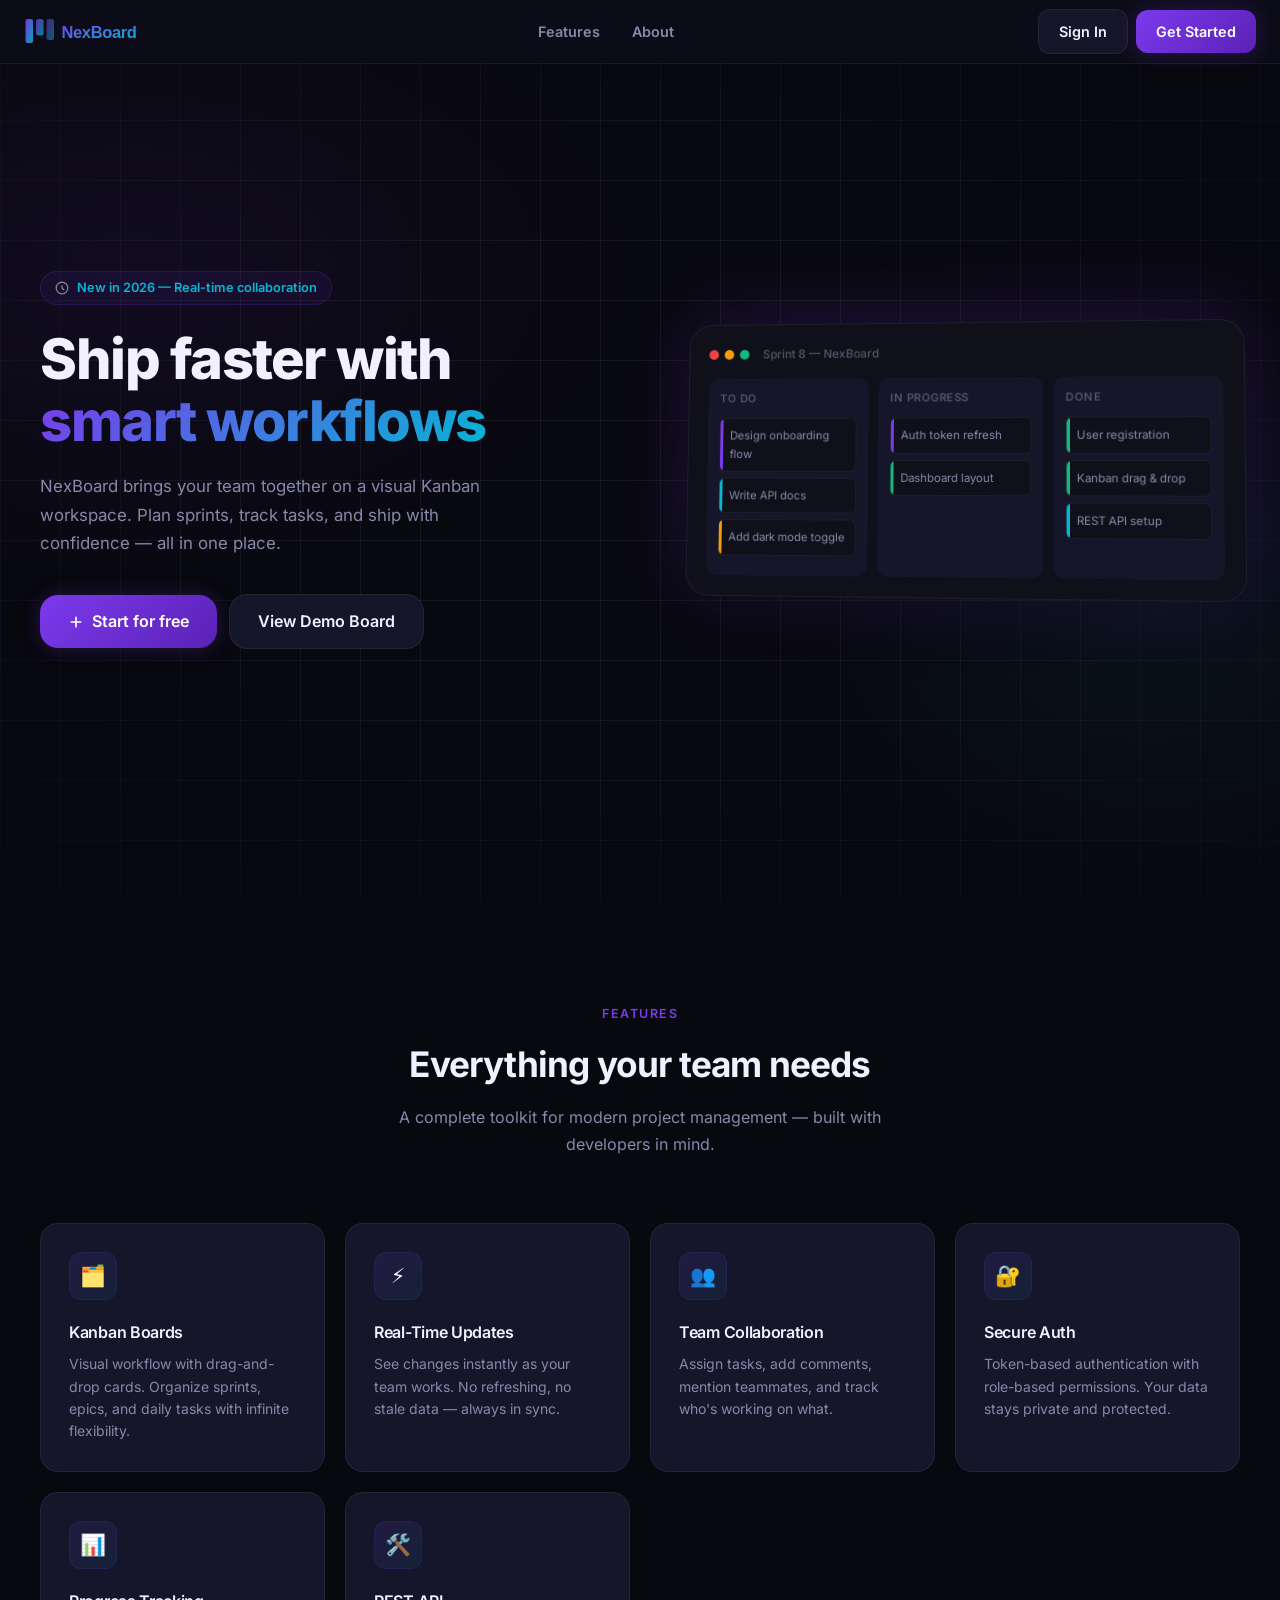
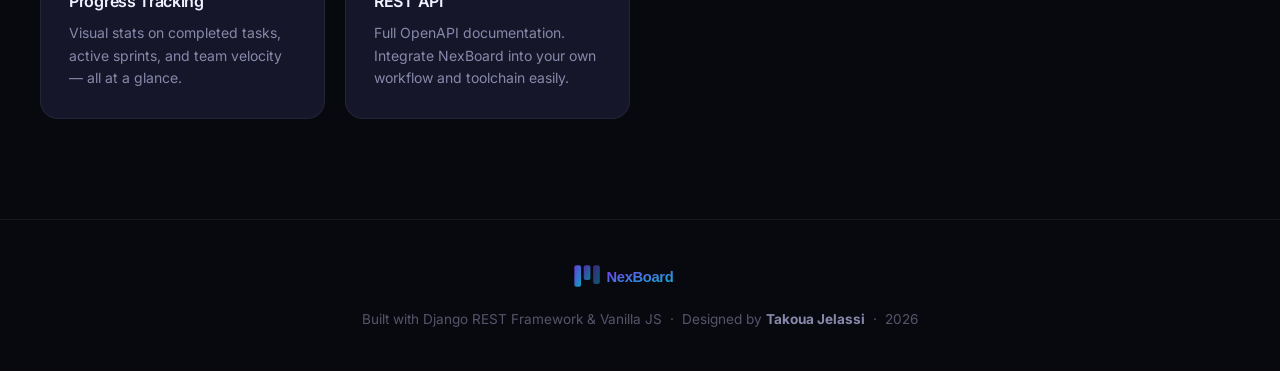
==== index.html @ c1d7734c "Initial frontend setup for Nexboard" ====
<!DOCTYPE html>
<html lang="en">
<head>
  <meta charset="UTF-8" />
  <meta name="viewport" content="width=device-width, initial-scale=1.0" />
  <title>NexBoard — Modern Project Management</title>
  <meta name="description" content="NexBoard helps teams organize work, track progress, and ship faster with a clean Kanban-style workflow." />
  <link rel="icon" href="assets/img/favicon.svg" type="image/svg+xml" />
  <link rel="stylesheet" href="assets/css/style.css" />
  <script>
    const token = localStorage.getItem('nexboard_token');
    if (token && token !== 'guest') window.location.replace('pages/dashboard.html');
  </script>
</head>
<body>

  <!-- ── Navigation ───────────────────────────────────────────── -->
  <nav class="navbar">
    <div class="navbar-inner">
      <a href="index.html" class="nav-logo">
        <img src="assets/img/logo.svg" alt="NexBoard" />
      </a>
      <div class="nav-links">
        <a href="#features" class="btn btn-ghost">Features</a>
        <a href="#about" class="btn btn-ghost">About</a>
      </div>
      <div class="nav-actions">
        <a href="pages/login.html" class="btn btn-secondary">Sign In</a>
        <a href="pages/register.html" class="btn btn-primary">Get Started</a>
      </div>
    </div>
  </nav>

  <!-- ── Hero ─────────────────────────────────────────────────── -->
  <section class="hero">
    <div class="hero-bg"></div>
    <div class="hero-grid"></div>
    <div class="hero-inner">
      <div class="hero-content">
        <div class="hero-eyebrow">
          <img src="assets/icons/clock.svg" width="14" height="14" class="icon-muted" alt="" />
          New in 2026 — Real-time collaboration
        </div>
        <h1 class="hero-title">
          Ship faster with<br />
          <span class="gradient-text">smart workflows</span>
        </h1>
        <p class="hero-desc">
          NexBoard brings your team together on a visual Kanban workspace. Plan sprints, track tasks, and ship with confidence — all in one place.
        </p>
        <div class="hero-actions">
          <a href="pages/register.html" class="btn btn-primary btn-lg">
            <img src="assets/icons/plus.svg" width="18" height="18" class="btn-icon" alt="" />
            Start for free
          </a>
          <a href="pages/dashboard.html" class="btn btn-secondary btn-lg">
            View Demo Board
          </a>
        </div>
      </div>

      <div class="hero-visual">
        <div class="hero-board">
          <div class="hero-board-header">
            <div class="hero-board-dot" style="background:#ef4444"></div>
            <div class="hero-board-dot" style="background:#f59e0b"></div>
            <div class="hero-board-dot" style="background:#10b981"></div>
            <span style="font-size:0.75rem;color:var(--text-muted);margin-left:8px;font-weight:500;">Sprint 8 — NexBoard</span>
          </div>
          <div class="hero-board-cols">
            <div class="hero-col">
              <div class="hero-col-title">To Do</div>
              <div class="hero-task-mini task-mini-purple">Design onboarding flow</div>
              <div class="hero-task-mini task-mini-cyan">Write API docs</div>
              <div class="hero-task-mini task-mini-amber">Add dark mode toggle</div>
            </div>
            <div class="hero-col">
              <div class="hero-col-title">In Progress</div>
              <div class="hero-task-mini task-mini-purple">Auth token refresh</div>
              <div class="hero-task-mini task-mini-green">Dashboard layout</div>
            </div>
            <div class="hero-col">
              <div class="hero-col-title">Done</div>
              <div class="hero-task-mini task-mini-green">User registration</div>
              <div class="hero-task-mini task-mini-green">Kanban drag & drop</div>
              <div class="hero-task-mini task-mini-cyan">REST API setup</div>
            </div>
          </div>
        </div>
      </div>
    </div>
  </section>

  <!-- ── Features ─────────────────────────────────────────────── -->
  <section class="features-section" id="features">
    <div class="section-header">
      <span class="section-eyebrow">Features</span>
      <h2>Everything your team needs</h2>
      <p style="margin-top:12px;max-width:520px;margin-inline:auto;">A complete toolkit for modern project management — built with developers in mind.</p>
    </div>
    <div class="features-grid">
      <div class="feature-card">
        <div class="feature-icon">🗂️</div>
        <h3 class="feature-title">Kanban Boards</h3>
        <p class="feature-desc">Visual workflow with drag-and-drop cards. Organize sprints, epics, and daily tasks with infinite flexibility.</p>
      </div>
      <div class="feature-card">
        <div class="feature-icon">⚡</div>
        <h3 class="feature-title">Real-Time Updates</h3>
        <p class="feature-desc">See changes instantly as your team works. No refreshing, no stale data — always in sync.</p>
      </div>
      <div class="feature-card">
        <div class="feature-icon">👥</div>
        <h3 class="feature-title">Team Collaboration</h3>
        <p class="feature-desc">Assign tasks, add comments, mention teammates, and track who's working on what.</p>
      </div>
      <div class="feature-card">
        <div class="feature-icon">🔐</div>
        <h3 class="feature-title">Secure Auth</h3>
        <p class="feature-desc">Token-based authentication with role-based permissions. Your data stays private and protected.</p>
      </div>
      <div class="feature-card">
        <div class="feature-icon">📊</div>
        <h3 class="feature-title">Progress Tracking</h3>
        <p class="feature-desc">Visual stats on completed tasks, active sprints, and team velocity — all at a glance.</p>
      </div>
      <div class="feature-card">
        <div class="feature-icon">🛠️</div>
        <h3 class="feature-title">REST API</h3>
        <p class="feature-desc">Full OpenAPI documentation. Integrate NexBoard into your own workflow and toolchain easily.</p>
      </div>
    </div>
  </section>

  <!-- ── Footer ───────────────────────────────────────────────── -->
  <footer style="border-top:1px solid var(--border);padding:40px;text-align:center;" id="about">
    <img src="assets/img/logo.svg" alt="NexBoard" style="height:32px;margin:0 auto 16px;" />
    <p style="font-size:0.85rem;color:var(--text-muted);">
      Built with Django REST Framework & Vanilla JS &nbsp;·&nbsp;
      Designed by <strong style="color:var(--text-secondary);">Takoua Jelassi</strong> &nbsp;·&nbsp; 2026
    </p>
  </footer>

  <script src="assets/js/config.js"></script>
  <script src="assets/js/auth.js"></script>
  <script src="assets/js/main.js"></script>
</body>
</html>
---- assets/css/style.css ----
/* ===========================
   NexBoard — style.css
   Entry Point — imports all partials
   =========================== */

@import url('base.css');        /* Fonts · Variables · Reset · Typography  */
@import url('components.css');  /* Buttons · Forms · Cards · Modal · Toast */
@import url('layout.css');      /* Navbar · Sidebar · Main Layout           */
@import url('board.css');       /* Kanban · Task Cards · Stats              */
@import url('pages.css');       /* Auth · Hero · Features · Boards Grid     */
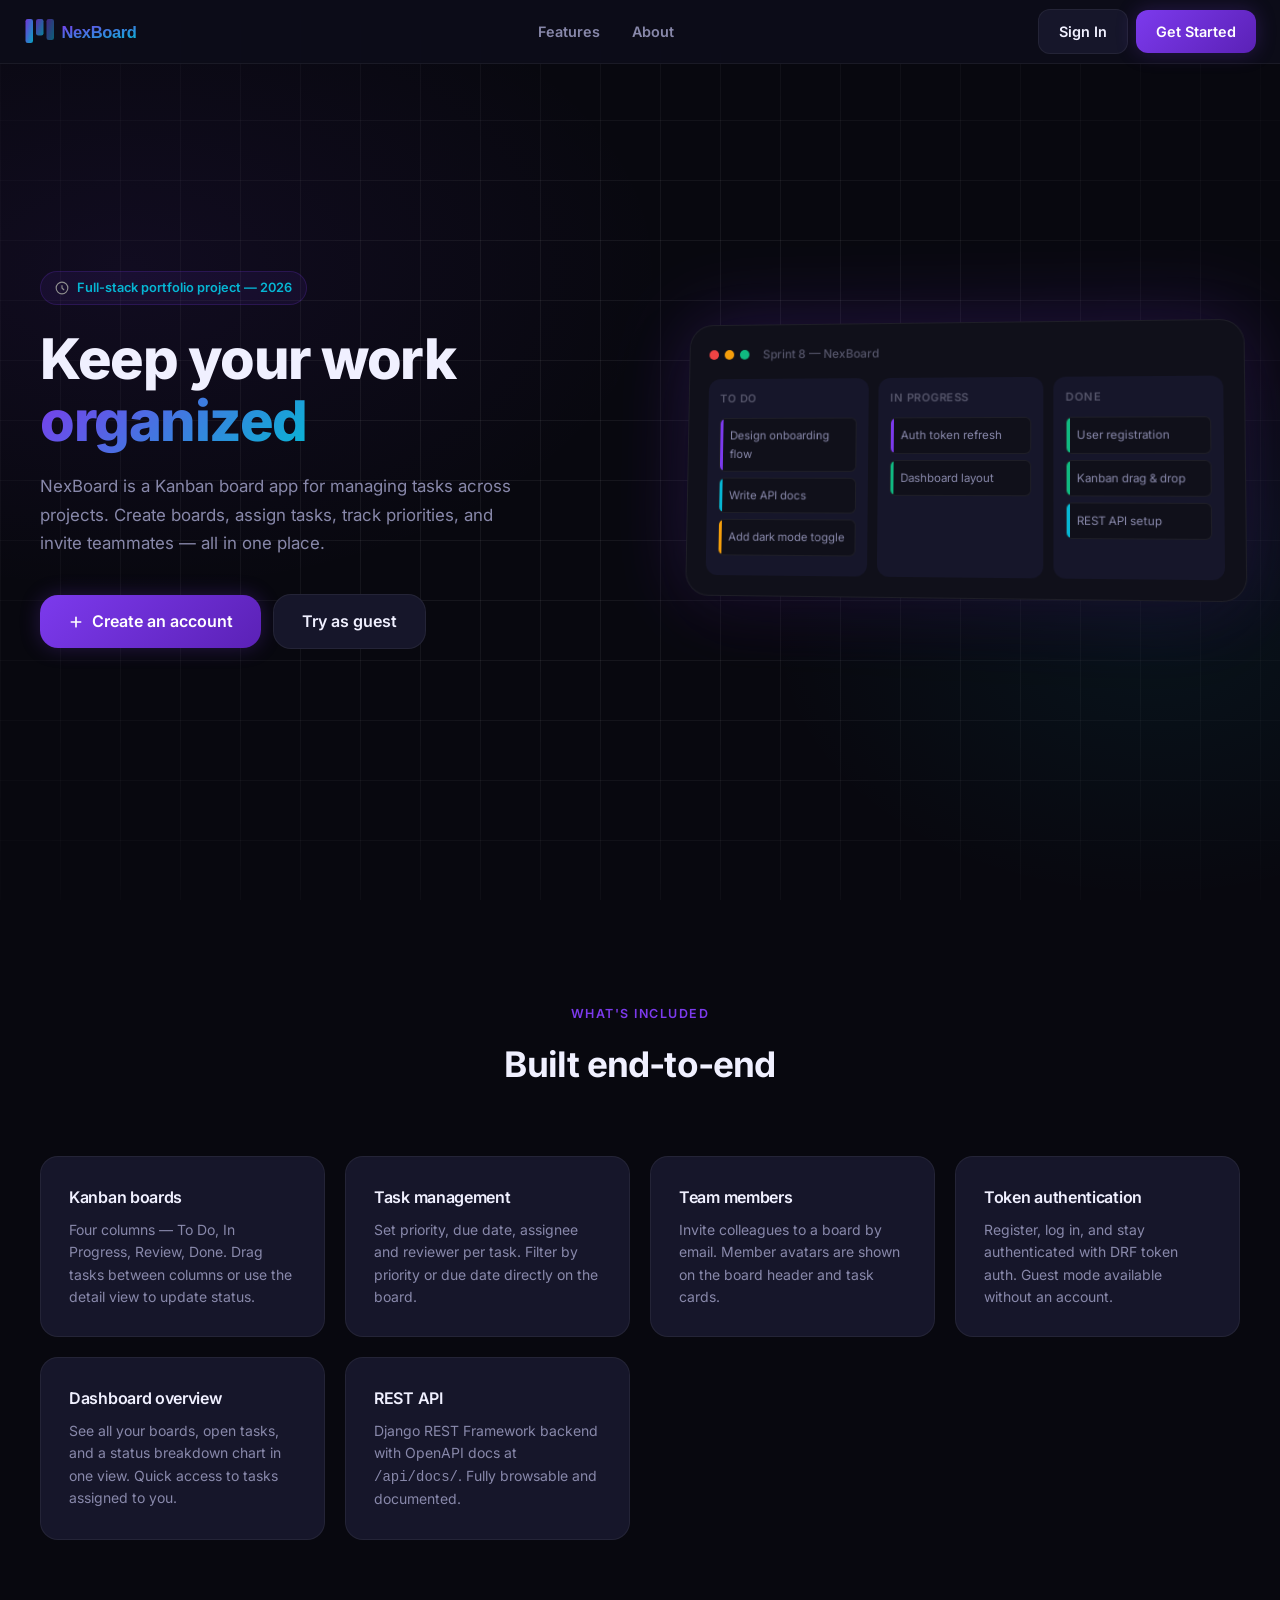
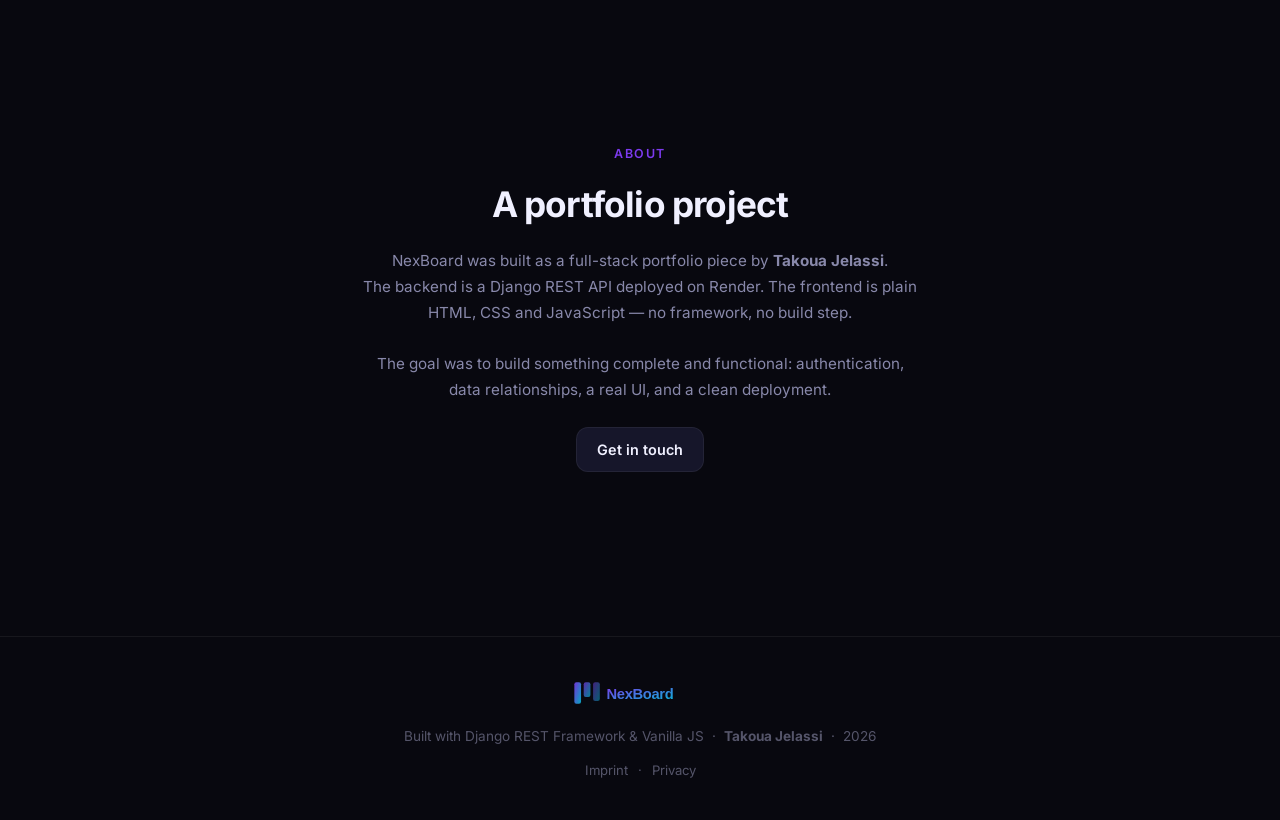
==== commit 608ac1fb: "refactor: rewrite landing page — honest content, separate about section, clean footer" ====
--- a/index.html
+++ b/index.html
@@ -3,8 +3,8 @@
 <head>
   <meta charset="UTF-8" />
   <meta name="viewport" content="width=device-width, initial-scale=1.0" />
-  <title>NexBoard — Modern Project Management</title>
-  <meta name="description" content="NexBoard helps teams organize work, track progress, and ship faster with a clean Kanban-style workflow." />
+  <title>NexBoard — Kanban Project Management</title>
+  <meta name="description" content="NexBoard is a full-stack Kanban board app built with Django REST Framework and Vanilla JS." />
   <link rel="icon" href="assets/img/favicon.svg" type="image/svg+xml" />
   <link rel="stylesheet" href="assets/css/style.css" />
   <script>
@@ -39,22 +39,22 @@
       <div class="hero-content">
         <div class="hero-eyebrow">
           <img src="assets/icons/clock.svg" width="14" height="14" class="icon-muted" alt="" />
-          New in 2026 — Real-time collaboration
+          Full-stack portfolio project — 2026
         </div>
         <h1 class="hero-title">
-          Ship faster with<br />
-          <span class="gradient-text">smart workflows</span>
+          Keep your work<br />
+          <span class="gradient-text">organized</span>
         </h1>
         <p class="hero-desc">
-          NexBoard brings your team together on a visual Kanban workspace. Plan sprints, track tasks, and ship with confidence — all in one place.
+          NexBoard is a Kanban board app for managing tasks across projects. Create boards, assign tasks, track priorities, and invite teammates — all in one place.
         </p>
         <div class="hero-actions">
           <a href="pages/register.html" class="btn btn-primary btn-lg">
             <img src="assets/icons/plus.svg" width="18" height="18" class="btn-icon" alt="" />
-            Start for free
+            Create an account
           </a>
           <a href="pages/dashboard.html" class="btn btn-secondary btn-lg">
-            View Demo Board
+            Try as guest
           </a>
         </div>
       </div>
@@ -94,51 +94,63 @@
   <!-- ── Features ─────────────────────────────────────────────── -->
   <section class="features-section" id="features">
     <div class="section-header">
-      <span class="section-eyebrow">Features</span>
-      <h2>Everything your team needs</h2>
-      <p style="margin-top:12px;max-width:520px;margin-inline:auto;">A complete toolkit for modern project management — built with developers in mind.</p>
+      <span class="section-eyebrow">What's included</span>
+      <h2>Built end-to-end</h2>
     </div>
     <div class="features-grid">
       <div class="feature-card">
-        <div class="feature-icon">🗂️</div>
-        <h3 class="feature-title">Kanban Boards</h3>
-        <p class="feature-desc">Visual workflow with drag-and-drop cards. Organize sprints, epics, and daily tasks with infinite flexibility.</p>
+        <h3 class="feature-title">Kanban boards</h3>
+        <p class="feature-desc">Four columns — To Do, In Progress, Review, Done. Drag tasks between columns or use the detail view to update status.</p>
       </div>
       <div class="feature-card">
-        <div class="feature-icon">⚡</div>
-        <h3 class="feature-title">Real-Time Updates</h3>
-        <p class="feature-desc">See changes instantly as your team works. No refreshing, no stale data — always in sync.</p>
+        <h3 class="feature-title">Task management</h3>
+        <p class="feature-desc">Set priority, due date, assignee and reviewer per task. Filter by priority or due date directly on the board.</p>
       </div>
       <div class="feature-card">
-        <div class="feature-icon">👥</div>
-        <h3 class="feature-title">Team Collaboration</h3>
-        <p class="feature-desc">Assign tasks, add comments, mention teammates, and track who's working on what.</p>
+        <h3 class="feature-title">Team members</h3>
+        <p class="feature-desc">Invite colleagues to a board by email. Member avatars are shown on the board header and task cards.</p>
       </div>
       <div class="feature-card">
-        <div class="feature-icon">🔐</div>
-        <h3 class="feature-title">Secure Auth</h3>
-        <p class="feature-desc">Token-based authentication with role-based permissions. Your data stays private and protected.</p>
+        <h3 class="feature-title">Token authentication</h3>
+        <p class="feature-desc">Register, log in, and stay authenticated with DRF token auth. Guest mode available without an account.</p>
       </div>
       <div class="feature-card">
-        <div class="feature-icon">📊</div>
-        <h3 class="feature-title">Progress Tracking</h3>
-        <p class="feature-desc">Visual stats on completed tasks, active sprints, and team velocity — all at a glance.</p>
+        <h3 class="feature-title">Dashboard overview</h3>
+        <p class="feature-desc">See all your boards, open tasks, and a status breakdown chart in one view. Quick access to tasks assigned to you.</p>
       </div>
       <div class="feature-card">
-        <div class="feature-icon">🛠️</div>
         <h3 class="feature-title">REST API</h3>
-        <p class="feature-desc">Full OpenAPI documentation. Integrate NexBoard into your own workflow and toolchain easily.</p>
+        <p class="feature-desc">Django REST Framework backend with OpenAPI docs at <code>/api/docs/</code>. Fully browsable and documented.</p>
       </div>
     </div>
   </section>
 
+  <!-- ── About ────────────────────────────────────────────────── -->
+  <section class="features-section" id="about">
+    <div class="section-header">
+      <span class="section-eyebrow">About</span>
+      <h2>A portfolio project</h2>
+      <p class="about-desc">
+        NexBoard was built as a full-stack portfolio piece by <strong>Takoua Jelassi</strong>.<br />
+        The backend is a Django REST API deployed on Render. The frontend is plain HTML, CSS and JavaScript — no framework, no build step.<br /><br />
+        The goal was to build something complete and functional: authentication, data relationships, a real UI, and a clean deployment.
+      </p>
+      <a href="mailto:takoua.jelassi@gmail.com" class="btn btn-secondary" style="margin-top:24px;">Get in touch</a>
+    </div>
+  </section>
+
   <!-- ── Footer ───────────────────────────────────────────────── -->
-  <footer style="border-top:1px solid var(--border);padding:40px;text-align:center;" id="about">
-    <img src="assets/img/logo.svg" alt="NexBoard" style="height:32px;margin:0 auto 16px;" />
-    <p style="font-size:0.85rem;color:var(--text-muted);">
-      Built with Django REST Framework & Vanilla JS &nbsp;·&nbsp;
-      Designed by <strong style="color:var(--text-secondary);">Takoua Jelassi</strong> &nbsp;·&nbsp; 2026
+  <footer class="landing-footer">
+    <img src="assets/img/logo.svg" alt="NexBoard" class="footer-logo" />
+    <p class="footer-text">
+      Built with Django REST Framework &amp; Vanilla JS &nbsp;·&nbsp;
+      <strong>Takoua Jelassi</strong> &nbsp;·&nbsp; 2026
     </p>
+    <div class="footer-links">
+      <a href="pages/imprint.html">Imprint</a>
+      <span>·</span>
+      <a href="pages/privacy.html">Privacy</a>
+    </div>
   </footer>
 
   <script src="assets/js/config.js"></script>
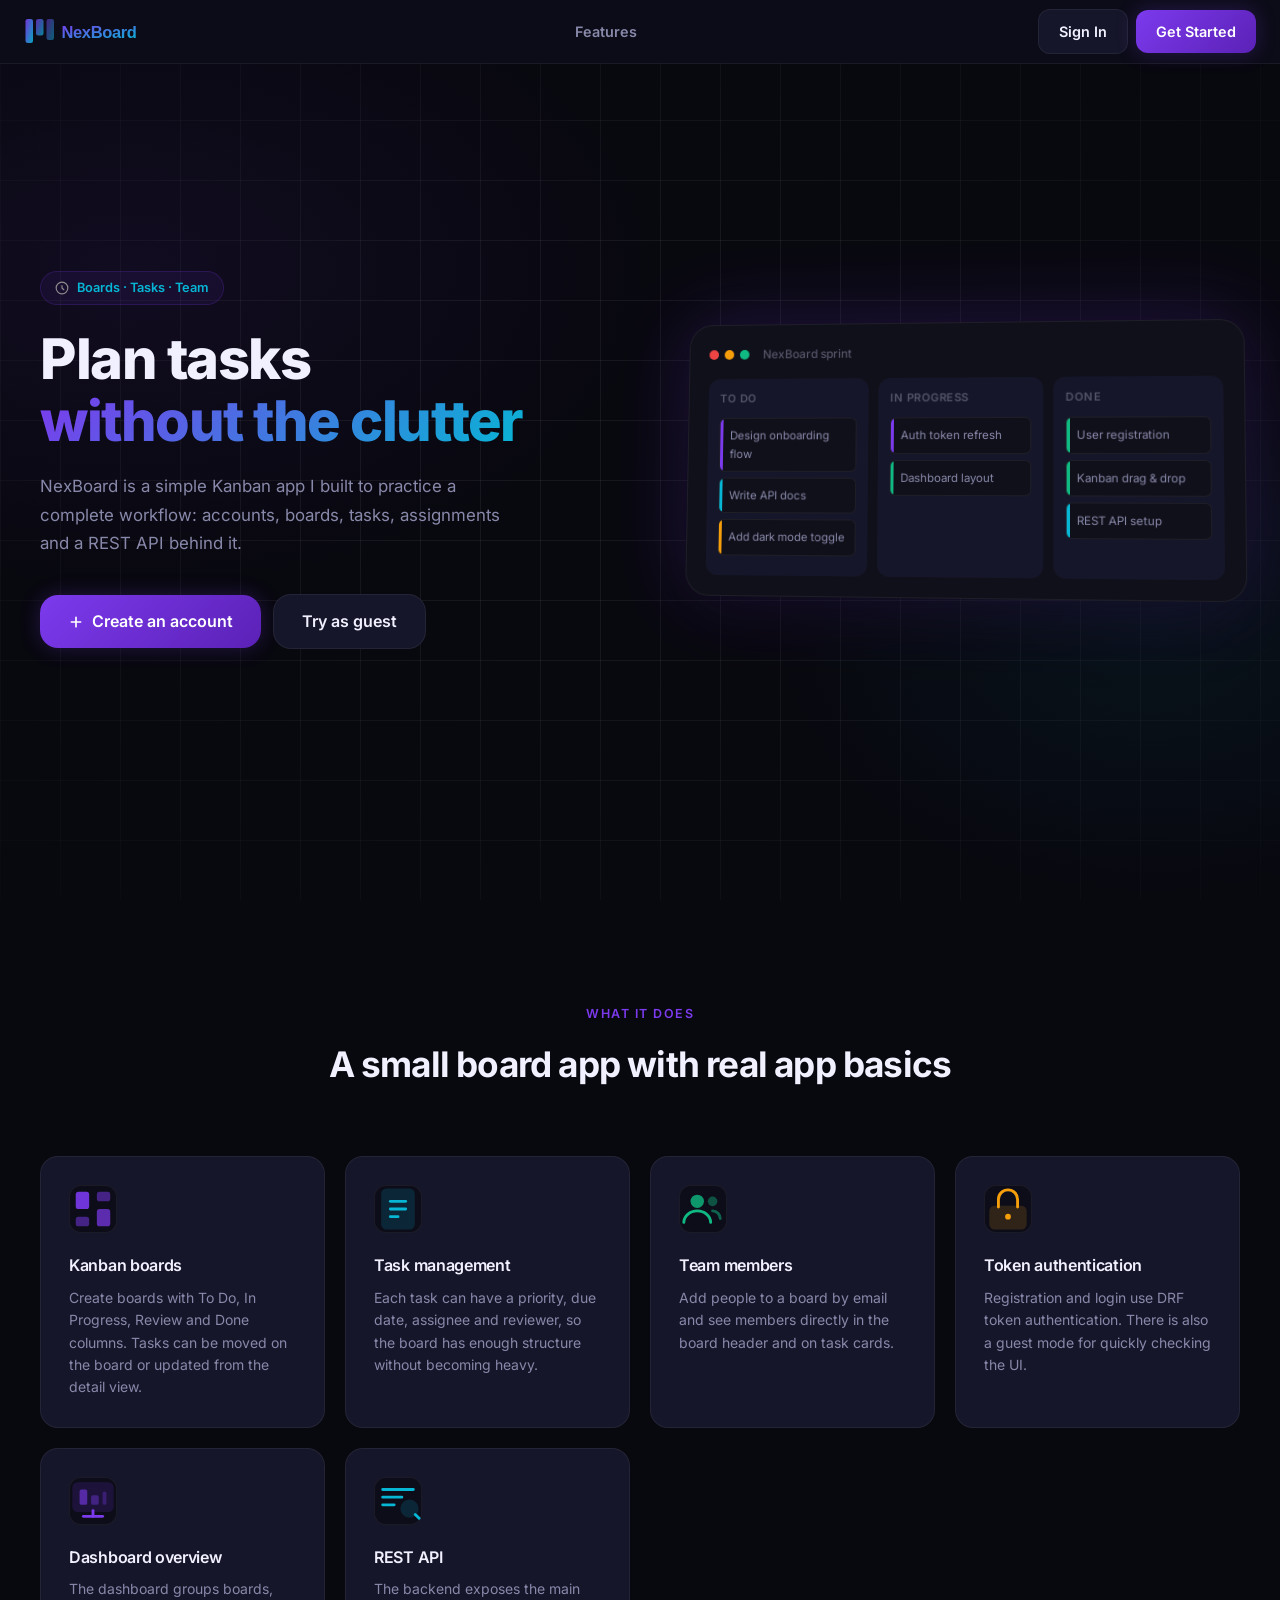
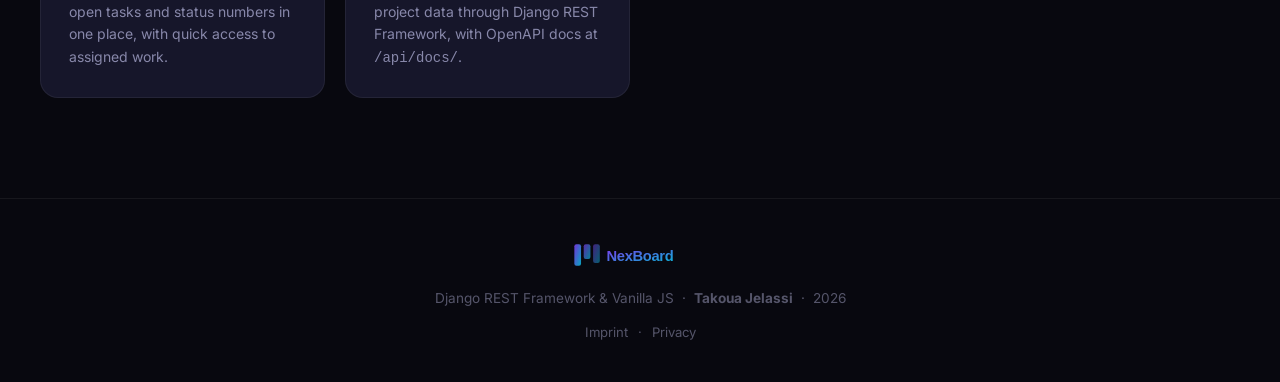
==== commit 34d9c594: "feat: add custom SVG icons for feature cards" ====
--- a/index.html
+++ b/index.html
@@ -3,8 +3,8 @@
 <head>
   <meta charset="UTF-8" />
   <meta name="viewport" content="width=device-width, initial-scale=1.0" />
-  <title>NexBoard — Kanban Project Management</title>
-  <meta name="description" content="NexBoard is a full-stack Kanban board app built with Django REST Framework and Vanilla JS." />
+  <title>NexBoard | Kanban task board</title>
+  <meta name="description" content="NexBoard is a Kanban app for managing boards, tasks and team work — built with Django REST Framework and Vanilla JS." />
   <link rel="icon" href="assets/img/favicon.svg" type="image/svg+xml" />
   <link rel="stylesheet" href="assets/css/style.css" />
   <script>
@@ -22,7 +22,6 @@
       </a>
       <div class="nav-links">
         <a href="#features" class="btn btn-ghost">Features</a>
-        <a href="#about" class="btn btn-ghost">About</a>
       </div>
       <div class="nav-actions">
         <a href="pages/login.html" class="btn btn-secondary">Sign In</a>
@@ -39,14 +38,14 @@
       <div class="hero-content">
         <div class="hero-eyebrow">
           <img src="assets/icons/clock.svg" width="14" height="14" class="icon-muted" alt="" />
-          Full-stack portfolio project — 2026
+          Boards · Tasks · Team
         </div>
         <h1 class="hero-title">
-          Keep your work<br />
-          <span class="gradient-text">organized</span>
+          Plan tasks<br />
+          <span class="gradient-text">without the clutter</span>
         </h1>
         <p class="hero-desc">
-          NexBoard is a Kanban board app for managing tasks across projects. Create boards, assign tasks, track priorities, and invite teammates — all in one place.
+          NexBoard is a simple Kanban app I built to practice a complete workflow: accounts, boards, tasks, assignments and a REST API behind it.
         </p>
         <div class="hero-actions">
           <a href="pages/register.html" class="btn btn-primary btn-lg">
@@ -62,10 +61,10 @@
       <div class="hero-visual">
         <div class="hero-board">
           <div class="hero-board-header">
-            <div class="hero-board-dot" style="background:#ef4444"></div>
-            <div class="hero-board-dot" style="background:#f59e0b"></div>
-            <div class="hero-board-dot" style="background:#10b981"></div>
-            <span style="font-size:0.75rem;color:var(--text-muted);margin-left:8px;font-weight:500;">Sprint 8 — NexBoard</span>
+            <div class="hero-board-dot dot-red"></div>
+            <div class="hero-board-dot dot-amber"></div>
+            <div class="hero-board-dot dot-green"></div>
+            <span class="hero-board-label">NexBoard sprint</span>
           </div>
           <div class="hero-board-cols">
             <div class="hero-col">
@@ -94,56 +93,49 @@
   <!-- ── Features ─────────────────────────────────────────────── -->
   <section class="features-section" id="features">
     <div class="section-header">
-      <span class="section-eyebrow">What's included</span>
-      <h2>Built end-to-end</h2>
+      <span class="section-eyebrow">What it does</span>
+      <h2>A small board app with real app basics</h2>
     </div>
     <div class="features-grid">
       <div class="feature-card">
+        <div class="feature-icon"><img src="assets/icons/feature-kanban.svg" alt="" /></div>
         <h3 class="feature-title">Kanban boards</h3>
-        <p class="feature-desc">Four columns — To Do, In Progress, Review, Done. Drag tasks between columns or use the detail view to update status.</p>
+        <p class="feature-desc">Create boards with To Do, In Progress, Review and Done columns. Tasks can be moved on the board or updated from the detail view.</p>
       </div>
       <div class="feature-card">
+        <div class="feature-icon"><img src="assets/icons/feature-tasks.svg" alt="" /></div>
         <h3 class="feature-title">Task management</h3>
-        <p class="feature-desc">Set priority, due date, assignee and reviewer per task. Filter by priority or due date directly on the board.</p>
+        <p class="feature-desc">Each task can have a priority, due date, assignee and reviewer, so the board has enough structure without becoming heavy.</p>
       </div>
       <div class="feature-card">
+        <div class="feature-icon"><img src="assets/icons/feature-team.svg" alt="" /></div>
         <h3 class="feature-title">Team members</h3>
-        <p class="feature-desc">Invite colleagues to a board by email. Member avatars are shown on the board header and task cards.</p>
+        <p class="feature-desc">Add people to a board by email and see members directly in the board header and on task cards.</p>
       </div>
       <div class="feature-card">
+        <div class="feature-icon"><img src="assets/icons/feature-auth.svg" alt="" /></div>
         <h3 class="feature-title">Token authentication</h3>
-        <p class="feature-desc">Register, log in, and stay authenticated with DRF token auth. Guest mode available without an account.</p>
+        <p class="feature-desc">Registration and login use DRF token authentication. There is also a guest mode for quickly checking the UI.</p>
       </div>
       <div class="feature-card">
+        <div class="feature-icon"><img src="assets/icons/feature-dashboard.svg" alt="" /></div>
         <h3 class="feature-title">Dashboard overview</h3>
-        <p class="feature-desc">See all your boards, open tasks, and a status breakdown chart in one view. Quick access to tasks assigned to you.</p>
+        <p class="feature-desc">The dashboard groups boards, open tasks and status numbers in one place, with quick access to assigned work.</p>
       </div>
       <div class="feature-card">
+        <div class="feature-icon"><img src="assets/icons/feature-api.svg" alt="" /></div>
         <h3 class="feature-title">REST API</h3>
-        <p class="feature-desc">Django REST Framework backend with OpenAPI docs at <code>/api/docs/</code>. Fully browsable and documented.</p>
+        <p class="feature-desc">The backend exposes the main project data through Django REST Framework, with OpenAPI docs at <code>/api/docs/</code>.</p>
       </div>
     </div>
   </section>
 
-  <!-- ── About ────────────────────────────────────────────────── -->
-  <section class="features-section" id="about">
-    <div class="section-header">
-      <span class="section-eyebrow">About</span>
-      <h2>A portfolio project</h2>
-      <p class="about-desc">
-        NexBoard was built as a full-stack portfolio piece by <strong>Takoua Jelassi</strong>.<br />
-        The backend is a Django REST API deployed on Render. The frontend is plain HTML, CSS and JavaScript — no framework, no build step.<br /><br />
-        The goal was to build something complete and functional: authentication, data relationships, a real UI, and a clean deployment.
-      </p>
-      <a href="mailto:takoua.jelassi@gmail.com" class="btn btn-secondary" style="margin-top:24px;">Get in touch</a>
-    </div>
-  </section>
 
   <!-- ── Footer ───────────────────────────────────────────────── -->
   <footer class="landing-footer">
     <img src="assets/img/logo.svg" alt="NexBoard" class="footer-logo" />
     <p class="footer-text">
-      Built with Django REST Framework &amp; Vanilla JS &nbsp;·&nbsp;
+      Django REST Framework &amp; Vanilla JS &nbsp;·&nbsp;
       <strong>Takoua Jelassi</strong> &nbsp;·&nbsp; 2026
     </p>
     <div class="footer-links">
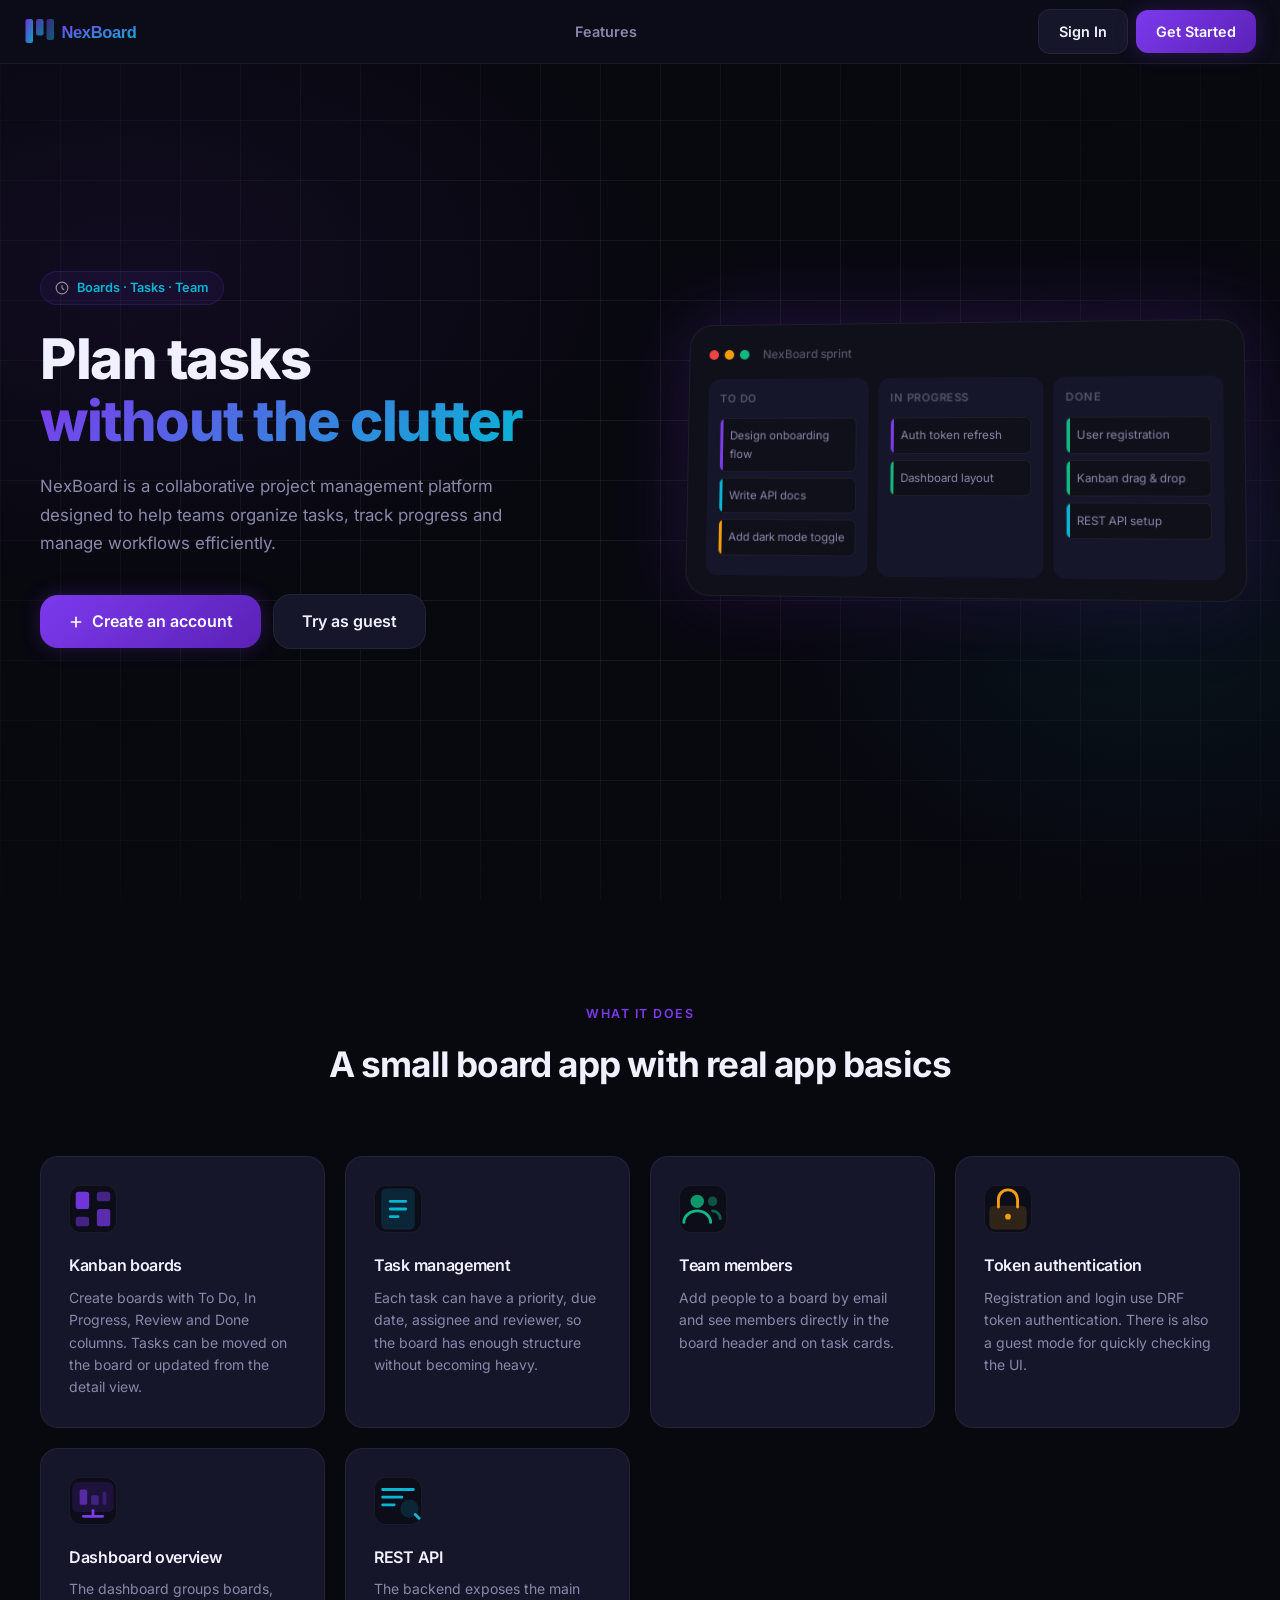
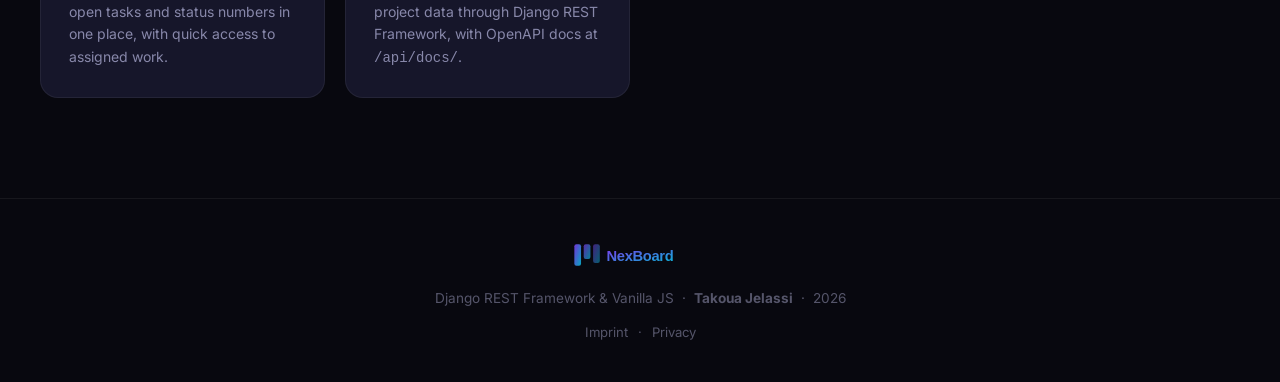
==== commit 8c55c726: "Hero description modified" ====
--- a/index.html
+++ b/index.html
@@ -1,10 +1,12 @@
 <!DOCTYPE html>
 <html lang="en">
+
 <head>
   <meta charset="UTF-8" />
   <meta name="viewport" content="width=device-width, initial-scale=1.0" />
   <title>NexBoard | Kanban task board</title>
-  <meta name="description" content="NexBoard is a Kanban app for managing boards, tasks and team work — built with Django REST Framework and Vanilla JS." />
+  <meta name="description"
+    content="NexBoard is a Kanban app for managing boards, tasks and team work — built with Django REST Framework and Vanilla JS." />
   <link rel="icon" href="assets/img/favicon.svg" type="image/svg+xml" />
   <link rel="stylesheet" href="assets/css/style.css" />
   <script>
@@ -12,6 +14,7 @@
     if (token && token !== 'guest') window.location.replace('pages/dashboard.html');
   </script>
 </head>
+
 <body>
 
   <!-- ── Navigation ───────────────────────────────────────────── -->
@@ -45,8 +48,8 @@
           <span class="gradient-text">without the clutter</span>
         </h1>
         <p class="hero-desc">
-          NexBoard is a simple Kanban app I built to practice a complete workflow: accounts, boards, tasks, assignments and a REST API behind it.
-        </p>
+          NexBoard is a collaborative project management platform designed to help teams organize tasks, track progress
+          and manage workflows efficiently. </p>
         <div class="hero-actions">
           <a href="pages/register.html" class="btn btn-primary btn-lg">
             <img src="assets/icons/plus.svg" width="18" height="18" class="btn-icon" alt="" />
@@ -100,32 +103,38 @@
       <div class="feature-card">
         <div class="feature-icon"><img src="assets/icons/feature-kanban.svg" alt="" /></div>
         <h3 class="feature-title">Kanban boards</h3>
-        <p class="feature-desc">Create boards with To Do, In Progress, Review and Done columns. Tasks can be moved on the board or updated from the detail view.</p>
+        <p class="feature-desc">Create boards with To Do, In Progress, Review and Done columns. Tasks can be moved on
+          the board or updated from the detail view.</p>
       </div>
       <div class="feature-card">
         <div class="feature-icon"><img src="assets/icons/feature-tasks.svg" alt="" /></div>
         <h3 class="feature-title">Task management</h3>
-        <p class="feature-desc">Each task can have a priority, due date, assignee and reviewer, so the board has enough structure without becoming heavy.</p>
+        <p class="feature-desc">Each task can have a priority, due date, assignee and reviewer, so the board has enough
+          structure without becoming heavy.</p>
       </div>
       <div class="feature-card">
         <div class="feature-icon"><img src="assets/icons/feature-team.svg" alt="" /></div>
         <h3 class="feature-title">Team members</h3>
-        <p class="feature-desc">Add people to a board by email and see members directly in the board header and on task cards.</p>
+        <p class="feature-desc">Add people to a board by email and see members directly in the board header and on task
+          cards.</p>
       </div>
       <div class="feature-card">
         <div class="feature-icon"><img src="assets/icons/feature-auth.svg" alt="" /></div>
         <h3 class="feature-title">Token authentication</h3>
-        <p class="feature-desc">Registration and login use DRF token authentication. There is also a guest mode for quickly checking the UI.</p>
+        <p class="feature-desc">Registration and login use DRF token authentication. There is also a guest mode for
+          quickly checking the UI.</p>
       </div>
       <div class="feature-card">
         <div class="feature-icon"><img src="assets/icons/feature-dashboard.svg" alt="" /></div>
         <h3 class="feature-title">Dashboard overview</h3>
-        <p class="feature-desc">The dashboard groups boards, open tasks and status numbers in one place, with quick access to assigned work.</p>
+        <p class="feature-desc">The dashboard groups boards, open tasks and status numbers in one place, with quick
+          access to assigned work.</p>
       </div>
       <div class="feature-card">
         <div class="feature-icon"><img src="assets/icons/feature-api.svg" alt="" /></div>
         <h3 class="feature-title">REST API</h3>
-        <p class="feature-desc">The backend exposes the main project data through Django REST Framework, with OpenAPI docs at <code>/api/docs/</code>.</p>
+        <p class="feature-desc">The backend exposes the main project data through Django REST Framework, with OpenAPI
+          docs at <code>/api/docs/</code>.</p>
       </div>
     </div>
   </section>
@@ -149,4 +158,5 @@
   <script src="assets/js/auth.js"></script>
   <script src="assets/js/main.js"></script>
 </body>
-</html>
+
+</html>
